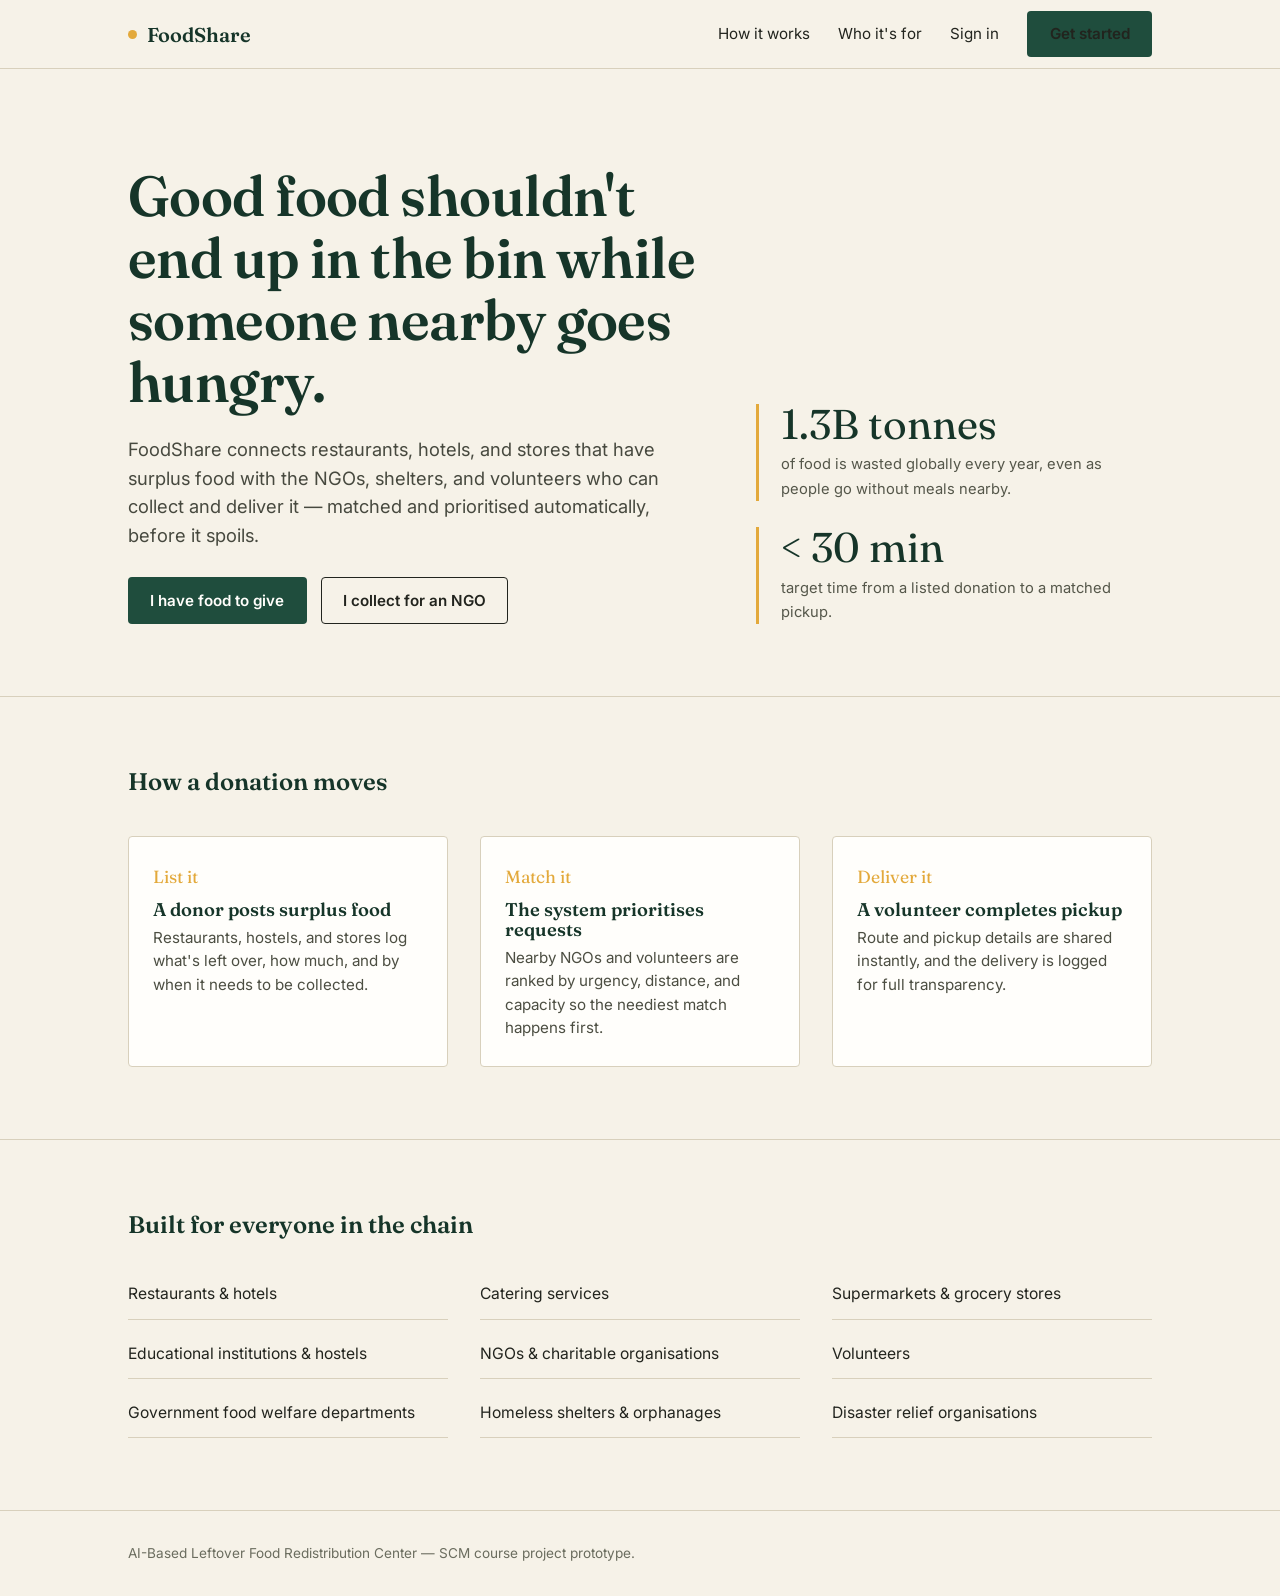
==== index.html @ 66fb0fb7 "Initial scaffold: landing page and design system (v0.1.0)" ====
<!DOCTYPE html>
<html lang="en">
<head>
<meta charset="UTF-8">
<meta name="viewport" content="width=device-width, initial-scale=1.0">
<title>FoodShare — AI-Based Leftover Food Redistribution</title>
<link rel="preconnect" href="https://fonts.googleapis.com">
<link href="https://fonts.googleapis.com/css2?family=Fraunces:wght@500;600&family=Inter:wght@400;500;600&display=swap" rel="stylesheet">
<link rel="stylesheet" href="css/style.css">
</head>
<body>

<nav class="nav">
  <div class="container">
    <a href="index.html" class="nav-brand"><span class="dot"></span>FoodShare</a>
    <div class="nav-links">
      <a href="index.html#how">How it works</a>
      <a href="index.html#who">Who it's for</a>
      <a href="login.html">Sign in</a>
      <a href="register.html" class="btn btn-primary">Get started</a>
    </div>
  </div>
</nav>

<header class="hero">
  <div class="container hero-grid">
    <div>
      <h1>Good food shouldn't end up in the bin while someone nearby goes hungry.</h1>
      <p class="lede">FoodShare connects restaurants, hotels, and stores that have surplus food with the NGOs, shelters, and volunteers who can collect and deliver it — matched and prioritised automatically, before it spoils.</p>
      <div class="hero-cta">
        <a href="register.html" class="btn btn-primary">I have food to give</a>
        <a href="register.html" class="btn btn-outline">I collect for an NGO</a>
      </div>
    </div>
    <div>
      <div class="stat-panel">
        <span class="stat">1.3B tonnes</span>
        <span class="stat-label">of food is wasted globally every year, even as people go without meals nearby.</span>
      </div>
      <div class="stat-panel">
        <span class="stat">&lt; 30 min</span>
        <span class="stat-label">target time from a listed donation to a matched pickup.</span>
      </div>
    </div>
  </div>
</header>

<section class="how" id="how">
  <div class="container">
    <h2>How a donation moves</h2>
    <div class="how-grid">
      <div class="how-card">
        <div class="idx">List it</div>
        <h3>A donor posts surplus food</h3>
        <p>Restaurants, hostels, and stores log what's left over, how much, and by when it needs to be collected.</p>
      </div>
      <div class="how-card">
        <div class="idx">Match it</div>
        <h3>The system prioritises requests</h3>
        <p>Nearby NGOs and volunteers are ranked by urgency, distance, and capacity so the neediest match happens first.</p>
      </div>
      <div class="how-card">
        <div class="idx">Deliver it</div>
        <h3>A volunteer completes pickup</h3>
        <p>Route and pickup details are shared instantly, and the delivery is logged for full transparency.</p>
      </div>
    </div>
  </div>
</section>

<section class="who" id="who">
  <div class="container">
    <h2>Built for everyone in the chain</h2>
    <ul class="who-list">
      <li>Restaurants &amp; hotels</li>
      <li>Catering services</li>
      <li>Supermarkets &amp; grocery stores</li>
      <li>Educational institutions &amp; hostels</li>
      <li>NGOs &amp; charitable organisations</li>
      <li>Volunteers</li>
      <li>Government food welfare departments</li>
      <li>Homeless shelters &amp; orphanages</li>
      <li>Disaster relief organisations</li>
    </ul>
  </div>
</section>

<footer>
  <div class="container">
    AI-Based Leftover Food Redistribution Center — SCM course project prototype.
  </div>
</footer>

</body>
</html>
---- css/style.css ----
/* ============================================
   FoodShare — Leftover Food Redistribution
   Design tokens
   ============================================ */
:root{
  --cream:        #F6F2E8;
  --forest:       #1F4D3D;
  --forest-dark:  #163529;
  --amber:        #E3A93B;
  --ink:          #22241E;
  --alert:        #D8532A;
  --line:         #D8D0BC;
  --white:        #FFFEFB;

  --serif: 'Fraunces', Georgia, 'Times New Roman', serif;
  --sans:  'Inter', -apple-system, BlinkMacSystemFont, 'Segoe UI', sans-serif;

  --radius: 4px;
}

*{ box-sizing: border-box; }
html{ scroll-behavior: smooth; }

body{
  margin:0;
  background: var(--cream);
  color: var(--ink);
  font-family: var(--sans);
  font-size: 16px;
  line-height: 1.55;
  -webkit-font-smoothing: antialiased;
}

h1,h2,h3{
  font-family: var(--serif);
  font-weight: 600;
  line-height: 1.1;
  margin: 0 0 .4em 0;
  color: var(--forest-dark);
}

p{ max-width: 62ch; margin: 0 0 1em 0; }

a{ color: var(--forest); }

.container{
  max-width: 1080px;
  margin: 0 auto;
  padding: 0 28px;
}

/* -------- Nav -------- */
.nav{
  border-bottom: 1px solid var(--line);
  background: var(--cream);
  position: sticky;
  top: 0;
  z-index: 10;
}
.nav .container{
  display:flex;
  align-items:center;
  justify-content:space-between;
  height: 68px;
}
.nav-brand{
  font-family: var(--serif);
  font-weight: 600;
  font-size: 1.25rem;
  color: var(--forest-dark);
  text-decoration:none;
  display:flex;
  align-items:center;
  gap:.5em;
}
.nav-brand .dot{
  width:9px;height:9px;border-radius:50%;
  background: var(--amber);
  display:inline-block;
}
.nav-links{
  display:flex;
  gap: 28px;
  align-items:center;
}
.nav-links a{
  text-decoration:none;
  color: var(--ink);
  font-size: .95rem;
}
.nav-links a:hover{ color: var(--forest); }

.btn{
  display:inline-block;
  padding: .7em 1.4em;
  border-radius: var(--radius);
  text-decoration:none;
  font-family: var(--sans);
  font-size: .95rem;
  font-weight: 600;
  border: 1px solid transparent;
  cursor:pointer;
  transition: transform .12s ease, background .15s ease;
}
.btn:active{ transform: translateY(1px); }
.btn-primary{
  background: var(--forest);
  color: var(--white);
}
.btn-primary:hover{ background: var(--forest-dark); }
.btn-outline{
  background: transparent;
  border-color: var(--ink);
  color: var(--ink);
}
.btn-outline:hover{ background: var(--ink); color: var(--white); }
.btn-block{ width:100%; text-align:center; }

/* -------- Hero -------- */
.hero{
  padding: 96px 0 72px;
  border-bottom: 1px solid var(--line);
}
.hero-grid{
  display:grid;
  grid-template-columns: 1.3fr .9fr;
  gap: 56px;
  align-items: end;
}
.hero h1{
  font-size: clamp(2.4rem, 4.4vw, 3.6rem);
  letter-spacing: -0.01em;
}
.hero .lede{
  font-size: 1.15rem;
  color: #47493f;
}
.hero-cta{
  display:flex;
  gap: 14px;
  margin-top: 28px;
}
.stat-panel{
  border-left: 3px solid var(--amber);
  padding-left: 22px;
}
.stat-panel .stat{
  font-family: var(--serif);
  font-size: 2.6rem;
  color: var(--forest-dark);
  display:block;
  line-height:1;
  margin-bottom: 6px;
}
.stat-panel .stat-label{
  font-size: .92rem;
  color: #55574a;
}
.stat-panel + .stat-panel{ margin-top: 26px; }

/* -------- How it works -------- */
.how{
  padding: 72px 0;
  border-bottom: 1px solid var(--line);
}
.how-grid{
  display:grid;
  grid-template-columns: repeat(3, 1fr);
  gap: 32px;
  margin-top: 40px;
}
.how-card{
  background: var(--white);
  border: 1px solid var(--line);
  border-radius: var(--radius);
  padding: 26px 24px;
}
.how-card .idx{
  font-family: var(--serif);
  color: var(--amber);
  font-size: 1.1rem;
  margin-bottom: 10px;
}
.how-card h3{ font-size: 1.15rem; margin-bottom: .3em; }
.how-card p{ font-size: .95rem; color: #4c4e42; margin-bottom:0; }

/* -------- Who it's for -------- */
.who{ padding: 72px 0; }
.who-list{
  list-style:none;
  padding:0;
  margin: 32px 0 0 0;
  display:grid;
  grid-template-columns: repeat(3, 1fr);
  gap: 10px 32px;
}
.who-list li{
  padding: 12px 0;
  border-bottom: 1px solid var(--line);
  font-size: .98rem;
}

footer{
  border-top: 1px solid var(--line);
  padding: 32px 0;
  font-size: .85rem;
  color: #6b6d5f;
}

/* -------- Forms (register / login / donate) -------- */
.form-shell{
  min-height: calc(100vh - 69px);
  display:flex;
  align-items:center;
  justify-content:center;
  padding: 48px 20px;
}
.form-card{
  width: 100%;
  max-width: 460px;
  background: var(--white);
  border: 1px solid var(--line);
  border-radius: var(--radius);
  padding: 40px 38px;
}
.form-card.wide{ max-width: 640px; }
.form-card h1{ font-size: 1.7rem; margin-bottom: .25em; }
.form-card .sub{
  color: #5c5e50;
  font-size: .95rem;
  margin-bottom: 28px;
}
.field{ margin-bottom: 18px; }
.field label{
  display:block;
  font-size: .85rem;
  font-weight: 600;
  margin-bottom: 6px;
  color: var(--forest-dark);
}
.field input,
.field select,
.field textarea{
  width:100%;
  padding: .68em .8em;
  border: 1px solid var(--line);
  border-radius: var(--radius);
  font-family: var(--sans);
  font-size: .95rem;
  background: var(--cream);
  color: var(--ink);
}
.field input:focus,
.field select:focus,
.field textarea:focus{
  outline: 2px solid var(--forest);
  outline-offset: 1px;
  background: var(--white);
}
.field-row{
  display:grid;
  grid-template-columns: 1fr 1fr;
  gap: 14px;
}
.role-group{
  display:flex;
  gap: 10px;
}
.role-opt{
  flex:1;
  text-align:center;
  border: 1px solid var(--line);
  border-radius: var(--radius);
  padding: .6em .4em;
  font-size: .85rem;
  cursor:pointer;
  background: var(--cream);
}
.role-opt input{ display:none; }
.role-opt.active{
  border-color: var(--forest);
  background: var(--forest);
  color: var(--white);
}
.form-foot{
  margin-top: 20px;
  font-size: .9rem;
  color: #5c5e50;
  text-align:center;
}
.msg{
  font-size: .88rem;
  padding: .7em .9em;
  border-radius: var(--radius);
  margin-bottom: 18px;
  display:none;
}
.msg.show{ display:block; }
.msg.error{ background: #FBE7DF; color: var(--alert); border: 1px solid #F0BDA9; }
.msg.success{ background: #E4EFE6; color: var(--forest-dark); border: 1px solid #BFDAC5; }

/* -------- Dashboard -------- */
.dash-top{
  border-bottom: 1px solid var(--line);
  padding: 26px 0;
}
.dash-top .container{
  display:flex;
  justify-content:space-between;
  align-items:center;
}
.dash-top .who-badge{
  font-size: .82rem;
  background: var(--forest);
  color: var(--white);
  padding: .3em .8em;
  border-radius: 20px;
}
.dash-wrap{ padding: 36px 0 72px; }
.dash-filters{
  display:flex;
  gap: 12px;
  margin-bottom: 22px;
  flex-wrap: wrap;
}
.dash-filters select, .dash-filters input{
  padding: .55em .8em;
  border: 1px solid var(--line);
  border-radius: var(--radius);
  background: var(--white);
  font-family: var(--sans);
  font-size: .88rem;
}
table.listing{
  width:100%;
  border-collapse: collapse;
  background: var(--white);
  border: 1px solid var(--line);
}
table.listing th, table.listing td{
  text-align:left;
  padding: 14px 16px;
  font-size: .9rem;
  border-bottom: 1px solid var(--line);
}
table.listing th{
  font-size: .78rem;
  text-transform: none;
  color: #5c5e50;
  font-weight: 600;
  background: var(--cream);
}
tr.urgent td.status{ color: var(--alert); font-weight:600; }
tr.ok td.status{ color: var(--forest); font-weight:600; }
.empty-state{
  padding: 60px 20px;
  text-align:center;
  color: #6b6d5f;
  border: 1px dashed var(--line);
  background: var(--white);
}

@media (max-width: 760px){
  .hero-grid{ grid-template-columns: 1fr; }
  .how-grid{ grid-template-columns: 1fr; }
  .who-list{ grid-template-columns: 1fr; }
  .field-row{ grid-template-columns: 1fr; }
  .nav-links{ display:none; }
}
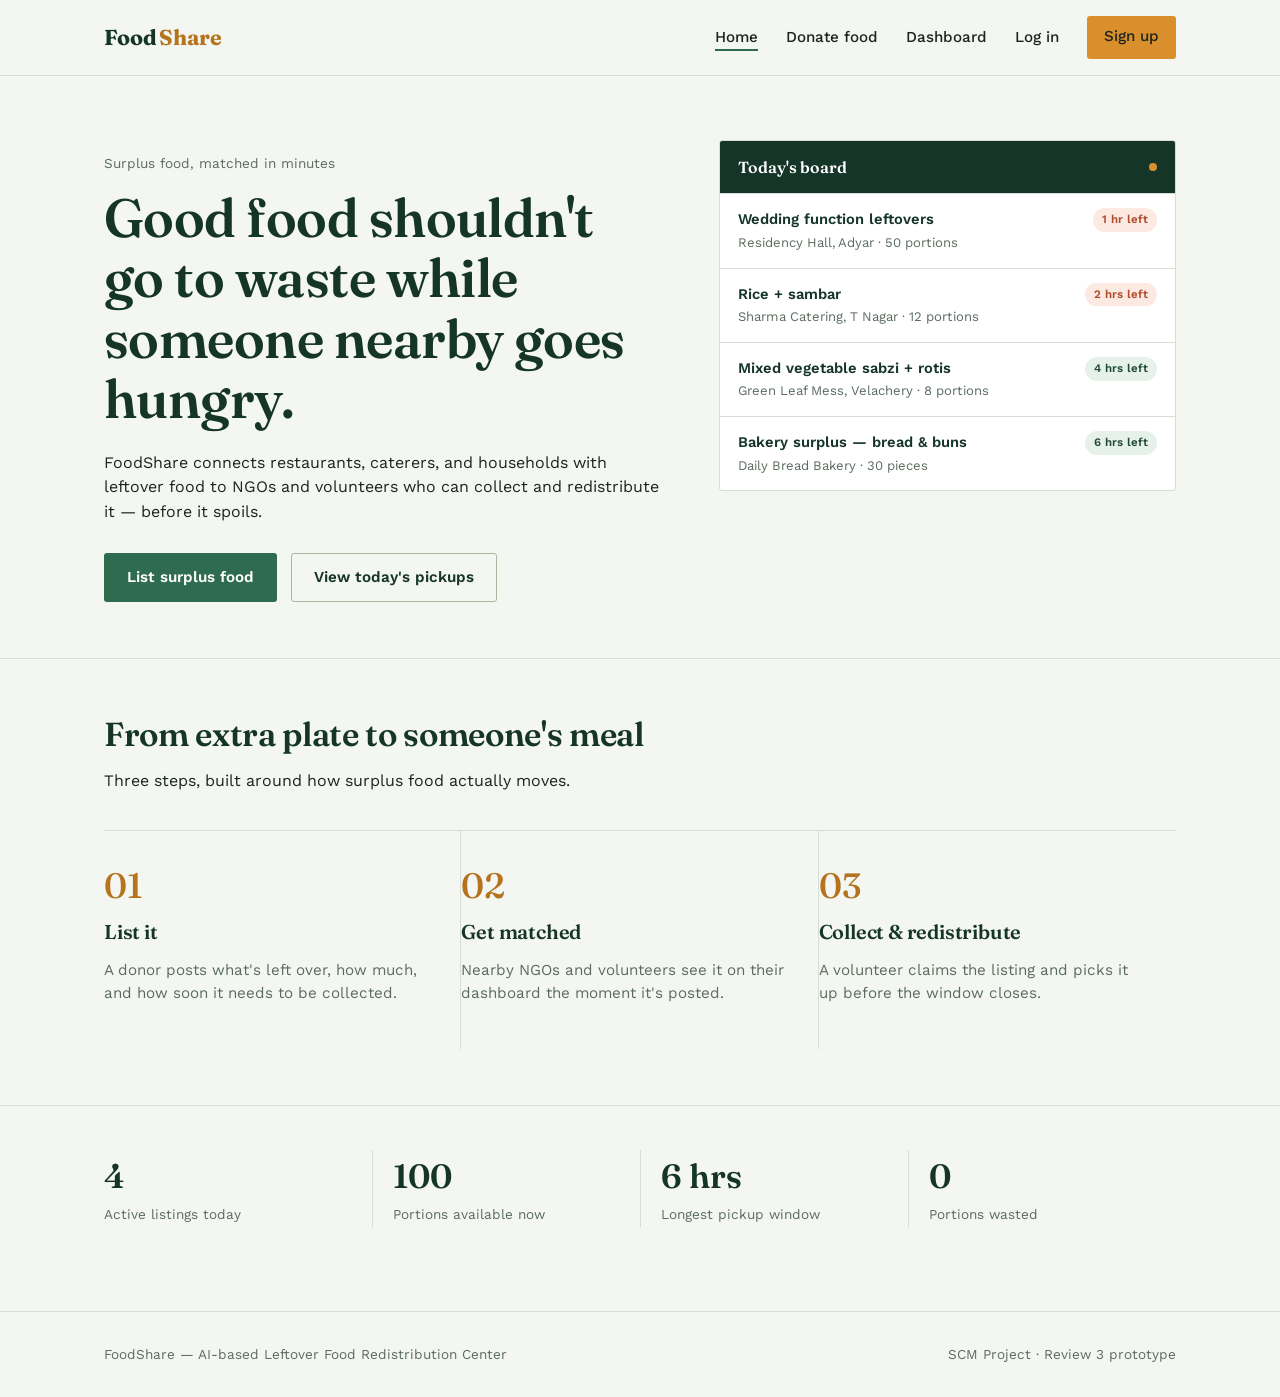
==== commit 9bac9c31: "Redesign frontend: pine/turmeric visual identity" ====
--- a/index.html
+++ b/index.html
@@ -1,95 +1,116 @@
-<!DOCTYPE html>
+<!doctype html>
 <html lang="en">
 <head>
 <meta charset="UTF-8">
 <meta name="viewport" content="width=device-width, initial-scale=1.0">
-<title>FoodShare — AI-Based Leftover Food Redistribution</title>
-<link rel="preconnect" href="https://fonts.googleapis.com">
-<link href="https://fonts.googleapis.com/css2?family=Fraunces:wght@500;600&family=Inter:wght@400;500;600&display=swap" rel="stylesheet">
+<title>FoodShare — Move surplus food before it's wasted</title>
 <link rel="stylesheet" href="css/style.css">
 </head>
 <body>
 
 <nav class="nav">
-  <div class="container">
-    <a href="index.html" class="nav-brand"><span class="dot"></span>FoodShare</a>
-    <div class="nav-links">
-      <a href="index.html#how">How it works</a>
-      <a href="index.html#who">Who it's for</a>
-      <a href="login.html">Sign in</a>
-      <a href="register.html" class="btn btn-primary">Get started</a>
-    </div>
+  <div class="nav-inner">
+    <a href="index.html" class="brand">Food<span>Share</span></a>
+    <ul class="nav-links">
+      <li><a href="index.html" class="active">Home</a></li>
+      <li><a href="donate.html">Donate food</a></li>
+      <li><a href="dashboard.html">Dashboard</a></li>
+      <li data-auth="out"><a href="login.html">Log in</a></li>
+      <li data-auth="out"><a href="register.html" class="btn btn-accent" style="padding:8px 16px;">Sign up</a></li>
+      <li data-auth="in" class="hidden"><a href="#" data-action="logout">Log out</a></li>
+    </ul>
   </div>
 </nav>
 
 <header class="hero">
   <div class="container hero-grid">
     <div>
-      <h1>Good food shouldn't end up in the bin while someone nearby goes hungry.</h1>
-      <p class="lede">FoodShare connects restaurants, hotels, and stores that have surplus food with the NGOs, shelters, and volunteers who can collect and deliver it — matched and prioritised automatically, before it spoils.</p>
+      <p class="eyebrow">Surplus food, matched in minutes</p>
+      <h1>Good food shouldn't go to waste while someone nearby goes hungry.</h1>
+      <p>FoodShare connects restaurants, caterers, and households with leftover food to NGOs and volunteers who can collect and redistribute it — before it spoils.</p>
       <div class="hero-cta">
-        <a href="register.html" class="btn btn-primary">I have food to give</a>
-        <a href="register.html" class="btn btn-outline">I collect for an NGO</a>
+        <a href="donate.html" class="btn btn-primary">List surplus food</a>
+        <a href="dashboard.html" class="btn btn-ghost">View today's pickups</a>
       </div>
     </div>
-    <div>
-      <div class="stat-panel">
-        <span class="stat">1.3B tonnes</span>
-        <span class="stat-label">of food is wasted globally every year, even as people go without meals nearby.</span>
+
+    <div class="board">
+      <div class="board-head">
+        <strong>Today's board</strong>
+        <span class="pulse" aria-hidden="true"></span>
       </div>
-      <div class="stat-panel">
-        <span class="stat">&lt; 30 min</span>
-        <span class="stat-label">target time from a listed donation to a matched pickup.</span>
+      <div class="board-row">
+        <div>
+          <div class="food-name" style="font-weight:600;">Wedding function leftovers</div>
+          <div class="meta">Residency Hall, Adyar · 50 portions</div>
+        </div>
+        <span class="tag tag-urgent">1 hr left</span>
+      </div>
+      <div class="board-row">
+        <div>
+          <div class="food-name" style="font-weight:600;">Rice + sambar</div>
+          <div class="meta">Sharma Catering, T Nagar · 12 portions</div>
+        </div>
+        <span class="tag tag-urgent">2 hrs left</span>
+      </div>
+      <div class="board-row">
+        <div>
+          <div class="food-name" style="font-weight:600;">Mixed vegetable sabzi + rotis</div>
+          <div class="meta">Green Leaf Mess, Velachery · 8 portions</div>
+        </div>
+        <span class="tag tag-open">4 hrs left</span>
+      </div>
+      <div class="board-row">
+        <div>
+          <div class="food-name" style="font-weight:600;">Bakery surplus — bread & buns</div>
+          <div class="meta">Daily Bread Bakery · 30 pieces</div>
+        </div>
+        <span class="tag tag-open">6 hrs left</span>
       </div>
     </div>
   </div>
 </header>
 
-<section class="how" id="how">
+<section class="steps">
   <div class="container">
-    <h2>How a donation moves</h2>
-    <div class="how-grid">
-      <div class="how-card">
-        <div class="idx">List it</div>
-        <h3>A donor posts surplus food</h3>
-        <p>Restaurants, hostels, and stores log what's left over, how much, and by when it needs to be collected.</p>
+    <h2>From extra plate to someone's meal</h2>
+    <p>Three steps, built around how surplus food actually moves.</p>
+    <div class="steps-grid">
+      <div class="step">
+        <span class="step-num">01</span>
+        <h3>List it</h3>
+        <p>A donor posts what's left over, how much, and how soon it needs to be collected.</p>
       </div>
-      <div class="how-card">
-        <div class="idx">Match it</div>
-        <h3>The system prioritises requests</h3>
-        <p>Nearby NGOs and volunteers are ranked by urgency, distance, and capacity so the neediest match happens first.</p>
+      <div class="step">
+        <span class="step-num">02</span>
+        <h3>Get matched</h3>
+        <p>Nearby NGOs and volunteers see it on their dashboard the moment it's posted.</p>
       </div>
-      <div class="how-card">
-        <div class="idx">Deliver it</div>
-        <h3>A volunteer completes pickup</h3>
-        <p>Route and pickup details are shared instantly, and the delivery is logged for full transparency.</p>
+      <div class="step">
+        <span class="step-num">03</span>
+        <h3>Collect & redistribute</h3>
+        <p>A volunteer claims the listing and picks it up before the window closes.</p>
       </div>
     </div>
   </div>
 </section>
 
-<section class="who" id="who">
-  <div class="container">
-    <h2>Built for everyone in the chain</h2>
-    <ul class="who-list">
-      <li>Restaurants &amp; hotels</li>
-      <li>Catering services</li>
-      <li>Supermarkets &amp; grocery stores</li>
-      <li>Educational institutions &amp; hostels</li>
-      <li>NGOs &amp; charitable organisations</li>
-      <li>Volunteers</li>
-      <li>Government food welfare departments</li>
-      <li>Homeless shelters &amp; orphanages</li>
-      <li>Disaster relief organisations</li>
-    </ul>
+<section class="container">
+  <div class="stats">
+    <div class="stat"><span class="num">4</span><span class="label">Active listings today</span></div>
+    <div class="stat"><span class="num">100</span><span class="label">Portions available now</span></div>
+    <div class="stat"><span class="num">6 hrs</span><span class="label">Longest pickup window</span></div>
+    <div class="stat"><span class="num">0</span><span class="label">Portions wasted</span></div>
   </div>
 </section>
 
 <footer>
-  <div class="container">
-    AI-Based Leftover Food Redistribution Center — SCM course project prototype.
+  <div class="container footer-row">
+    <span>FoodShare — AI-based Leftover Food Redistribution Center</span>
+    <span>SCM Project · Review 3 prototype</span>
   </div>
 </footer>
 
+<script src="js/app.js"></script>
 </body>
 </html>
--- a/css/style.css
+++ b/css/style.css
@@ -1,369 +1,445 @@
-/* ============================================
-   FoodShare — Leftover Food Redistribution
-   Design tokens
-   ============================================ */
-:root{
-  --cream:        #F6F2E8;
-  --forest:       #1F4D3D;
-  --forest-dark:  #163529;
-  --amber:        #E3A93B;
-  --ink:          #22241E;
-  --alert:        #D8532A;
-  --line:         #D8D0BC;
-  --white:        #FFFEFB;
-
-  --serif: 'Fraunces', Georgia, 'Times New Roman', serif;
-  --sans:  'Inter', -apple-system, BlinkMacSystemFont, 'Segoe UI', sans-serif;
-
-  --radius: 4px;
-}
-
-*{ box-sizing: border-box; }
-html{ scroll-behavior: smooth; }
-
-body{
-  margin:0;
-  background: var(--cream);
-  color: var(--ink);
-  font-family: var(--sans);
+/* FoodShare — design system
+   Pine + leaf + turmeric. Ledger-style dividers instead of card shadows.
+   Fraunces (display) / Work Sans (body + UI). */
+
+@import url('https://fonts.googleapis.com/css2?family=Fraunces:ital,opsz,wght@0,9..144,400;0,9..144,500;0,9..144,600;0,9..144,700;1,9..144,500&family=Work+Sans:wght@400;500;600;700&display=swap');
+
+:root {
+  --ink: #163529;
+  --ink-text: #1a2420;
+  --leaf: #2f6b4f;
+  --leaf-dark: #214b37;
+  --turmeric: #d98f2b;
+  --turmeric-dark: #b5731e;
+  --rust: #b04a2a;
+  --paper: #f3f6f1;
+  --paper-raised: #ffffff;
+  --line: #d8ded4;
+  --line-strong: #a9b6a1;
+  --muted: #5b6b5f;
+  --radius: 3px;
+}
+
+* { box-sizing: border-box; }
+html { scroll-behavior: smooth; }
+
+body {
+  margin: 0;
+  background: var(--paper);
+  color: var(--ink-text);
+  font-family: 'Work Sans', sans-serif;
   font-size: 16px;
   line-height: 1.55;
   -webkit-font-smoothing: antialiased;
 }
 
-h1,h2,h3{
-  font-family: var(--serif);
-  font-weight: 600;
-  line-height: 1.1;
-  margin: 0 0 .4em 0;
-  color: var(--forest-dark);
-}
-
-p{ max-width: 62ch; margin: 0 0 1em 0; }
-
-a{ color: var(--forest); }
-
-.container{
-  max-width: 1080px;
+h1, h2, h3, .display {
+  font-family: 'Fraunces', serif;
+  font-weight: 600;
+  color: var(--ink);
+  line-height: 1.12;
+  margin: 0 0 0.4em;
+  letter-spacing: -0.01em;
+}
+h1 { font-size: clamp(2.2rem, 4.2vw, 3.6rem); }
+h2 { font-size: clamp(1.6rem, 2.6vw, 2.2rem); }
+h3 { font-size: 1.25rem; font-weight: 600; }
+
+p { max-width: 62ch; color: var(--ink-text); }
+a { color: var(--leaf-dark); }
+
+:focus-visible {
+  outline: 2px solid var(--turmeric-dark);
+  outline-offset: 2px;
+}
+
+.container {
+  max-width: 1120px;
   margin: 0 auto;
-  padding: 0 28px;
-}
-
-/* -------- Nav -------- */
-.nav{
-  border-bottom: 1px solid var(--line);
-  background: var(--cream);
+  padding: 0 24px;
+}
+
+/* ---------- Top nav ---------- */
+.nav {
+  border-bottom: 1px solid var(--line);
+  background: var(--paper);
   position: sticky;
   top: 0;
   z-index: 10;
 }
-.nav .container{
-  display:flex;
-  align-items:center;
-  justify-content:space-between;
-  height: 68px;
-}
-.nav-brand{
-  font-family: var(--serif);
-  font-weight: 600;
+.nav-inner {
+  display: flex;
+  align-items: center;
+  justify-content: space-between;
+  padding: 16px 24px;
+  max-width: 1120px;
+  margin: 0 auto;
+}
+.brand {
+  font-family: 'Fraunces', serif;
+  font-weight: 700;
+  font-size: 1.35rem;
+  color: var(--ink);
+  text-decoration: none;
+  display: flex;
+  align-items: baseline;
+  gap: 2px;
+}
+.brand span { color: var(--turmeric-dark); }
+.nav-links {
+  display: flex;
+  gap: 28px;
+  align-items: center;
+  list-style: none;
+  margin: 0;
+  padding: 0;
+}
+.nav-links a {
+  text-decoration: none;
+  color: var(--ink-text);
+  font-size: 0.95rem;
+  font-weight: 500;
+  border-bottom: 2px solid transparent;
+  padding-bottom: 3px;
+  transition: border-color 0.15s ease;
+}
+.nav-links a:hover { border-color: var(--turmeric); }
+.nav-links a.active { border-color: var(--leaf); }
+
+/* ---------- Buttons ---------- */
+.btn {
+  display: inline-flex;
+  align-items: center;
+  gap: 8px;
+  font-family: 'Work Sans', sans-serif;
+  font-weight: 600;
+  font-size: 0.95rem;
+  padding: 12px 22px;
+  border-radius: var(--radius);
+  border: 1px solid transparent;
+  cursor: pointer;
+  text-decoration: none;
+  transition: transform 0.12s ease, background 0.15s ease;
+}
+.btn:active { transform: translateY(1px); }
+.btn-primary { background: var(--leaf); color: #fff; }
+.btn-primary:hover { background: var(--leaf-dark); }
+.btn-ghost { background: transparent; color: var(--ink); border-color: var(--line-strong); }
+.btn-ghost:hover { border-color: var(--ink); }
+.btn-accent { background: var(--turmeric); color: var(--ink); }
+.btn-accent:hover { background: var(--turmeric-dark); color: #fff; }
+.btn-block { width: 100%; justify-content: center; }
+
+/* ---------- Hero ---------- */
+.hero {
+  padding: 64px 0 56px;
+  border-bottom: 1px solid var(--line);
+}
+.hero-grid {
+  display: grid;
+  grid-template-columns: 1.1fr 0.9fr;
+  gap: 56px;
+  align-items: start;
+}
+.eyebrow {
+  font-size: 0.85rem;
+  color: var(--muted);
+  margin-bottom: 14px;
+}
+.hero-cta { display: flex; gap: 14px; margin-top: 28px; flex-wrap: wrap; }
+
+/* Live board card — the hero's visual anchor */
+.board {
+  background: var(--paper-raised);
+  border: 1px solid var(--line);
+  border-radius: var(--radius);
+  overflow: hidden;
+}
+.board-head {
+  display: flex;
+  align-items: center;
+  justify-content: space-between;
+  padding: 14px 18px;
+  border-bottom: 1px solid var(--line);
+  background: var(--ink);
+  color: #fff;
+}
+.board-head strong { font-family: 'Fraunces', serif; font-weight: 600; }
+.pulse {
+  width: 8px; height: 8px; border-radius: 50%;
+  background: var(--turmeric);
+  box-shadow: 0 0 0 0 rgba(217,143,43,0.6);
+  animation: pulse 2.2s infinite;
+}
+@keyframes pulse {
+  0% { box-shadow: 0 0 0 0 rgba(217,143,43,0.55); }
+  70% { box-shadow: 0 0 0 8px rgba(217,143,43,0); }
+  100% { box-shadow: 0 0 0 0 rgba(217,143,43,0); }
+}
+.board-row {
+  display: flex;
+  justify-content: space-between;
+  gap: 16px;
+  padding: 14px 18px;
+  border-bottom: 1px solid var(--line);
+  font-size: 0.92rem;
+}
+.board-row:last-child { border-bottom: none; }
+.board-row .meta { color: var(--muted); font-size: 0.82rem; margin-top: 2px; }
+.tag {
+  font-size: 0.72rem;
+  font-weight: 600;
+  padding: 3px 9px;
+  border-radius: 20px;
+  white-space: nowrap;
+  height: fit-content;
+}
+.tag-open { background: #e6f1ea; color: var(--leaf-dark); }
+.tag-urgent { background: #fbe9e2; color: var(--rust); }
+
+/* ---------- Steps (genuine sequence: list -> match -> pickup) ---------- */
+.steps {
+  padding: 56px 0;
+  border-bottom: 1px solid var(--line);
+}
+.steps-grid {
+  display: grid;
+  grid-template-columns: repeat(3, 1fr);
+  gap: 0;
+  margin-top: 36px;
+  border-top: 1px solid var(--line);
+}
+.step {
+  padding: 28px 28px 28px 0;
+  border-right: 1px solid var(--line);
+}
+.step:last-child { border-right: none; }
+.step-num {
+  font-family: 'Fraunces', serif;
+  font-size: 2.2rem;
+  color: var(--turmeric-dark);
+  font-weight: 500;
+  display: block;
+  margin-bottom: 8px;
+}
+.step p { font-size: 0.95rem; color: var(--muted); }
+
+/* ---------- Stats strip ---------- */
+.stats {
+  display: grid;
+  grid-template-columns: repeat(4, 1fr);
+  padding: 44px 0;
+}
+.stat { border-left: 1px solid var(--line); padding-left: 20px; }
+.stat:first-child { border-left: none; padding-left: 0; }
+.stat .num {
+  font-family: 'Fraunces', serif;
+  font-size: 2.1rem;
+  font-weight: 600;
+  color: var(--ink);
+  display: block;
+}
+.stat .label { color: var(--muted); font-size: 0.85rem; }
+
+/* ---------- Auth pages ---------- */
+.auth-wrap {
+  min-height: calc(100vh - 68px);
+  display: grid;
+  grid-template-columns: 1fr 1fr;
+}
+.auth-side {
+  background: var(--ink);
+  color: #f3f6f1;
+  padding: 64px 56px;
+  display: flex;
+  flex-direction: column;
+  justify-content: space-between;
+}
+.auth-side h2 { color: #fff; }
+.auth-side .quote {
+  font-family: 'Fraunces', serif;
+  font-style: italic;
   font-size: 1.25rem;
-  color: var(--forest-dark);
-  text-decoration:none;
-  display:flex;
-  align-items:center;
-  gap:.5em;
-}
-.nav-brand .dot{
-  width:9px;height:9px;border-radius:50%;
-  background: var(--amber);
-  display:inline-block;
-}
-.nav-links{
-  display:flex;
-  gap: 28px;
-  align-items:center;
-}
-.nav-links a{
-  text-decoration:none;
+  line-height: 1.5;
+  max-width: 34ch;
+  color: #dce7df;
+}
+.auth-side .quote cite {
+  display: block;
+  font-style: normal;
+  font-size: 0.85rem;
+  margin-top: 12px;
+  color: var(--turmeric);
+}
+.auth-form-area {
+  padding: 64px 56px;
+  display: flex;
+  align-items: center;
+  justify-content: center;
+}
+.form-card { width: 100%; max-width: 400px; }
+.field { margin-bottom: 18px; }
+.field label {
+  display: block;
+  font-size: 0.85rem;
+  font-weight: 600;
+  margin-bottom: 6px;
   color: var(--ink);
-  font-size: .95rem;
-}
-.nav-links a:hover{ color: var(--forest); }
-
-.btn{
-  display:inline-block;
-  padding: .7em 1.4em;
-  border-radius: var(--radius);
-  text-decoration:none;
-  font-family: var(--sans);
-  font-size: .95rem;
-  font-weight: 600;
-  border: 1px solid transparent;
-  cursor:pointer;
-  transition: transform .12s ease, background .15s ease;
-}
-.btn:active{ transform: translateY(1px); }
-.btn-primary{
-  background: var(--forest);
-  color: var(--white);
-}
-.btn-primary:hover{ background: var(--forest-dark); }
-.btn-outline{
+}
+.field input, .field select, .field textarea {
+  width: 100%;
+  padding: 11px 13px;
+  border: 1px solid var(--line-strong);
+  border-radius: var(--radius);
+  font-family: 'Work Sans', sans-serif;
+  font-size: 0.95rem;
+  background: var(--paper-raised);
+  color: var(--ink-text);
+}
+.field input:focus, .field select:focus, .field textarea:focus {
+  outline: none;
+  border-color: var(--leaf);
+}
+.field textarea { resize: vertical; min-height: 90px; }
+.form-foot {
+  margin-top: 18px;
+  font-size: 0.88rem;
+  color: var(--muted);
+}
+.form-foot a { font-weight: 600; }
+.alert {
+  padding: 10px 14px;
+  border-radius: var(--radius);
+  font-size: 0.88rem;
+  margin-bottom: 16px;
+  border: 1px solid;
+}
+.alert-ok { background: #e6f1ea; border-color: var(--leaf); color: var(--leaf-dark); }
+.alert-err { background: #fbe9e2; border-color: var(--rust); color: var(--rust); }
+.hidden { display: none !important; }
+
+/* ---------- Donate page ---------- */
+.page-head {
+  padding: 48px 0 32px;
+  border-bottom: 1px solid var(--line);
+}
+.page-wrap { padding: 44px 0 80px; }
+.donate-grid {
+  display: grid;
+  grid-template-columns: 1fr 380px;
+  gap: 48px;
+  margin-top: 8px;
+}
+.panel {
+  background: var(--paper-raised);
+  border: 1px solid var(--line);
+  border-radius: var(--radius);
+  padding: 28px;
+}
+.panel h3 { margin-bottom: 18px; }
+.row-2 { display: grid; grid-template-columns: 1fr 1fr; gap: 16px; }
+.summary-list { list-style: none; margin: 0; padding: 0; }
+.summary-list li {
+  display: flex;
+  justify-content: space-between;
+  padding: 10px 0;
+  border-bottom: 1px solid var(--line);
+  font-size: 0.88rem;
+}
+.summary-list li:last-child { border: none; }
+
+/* ---------- Dashboard ---------- */
+.dash-head {
+  display: flex;
+  justify-content: space-between;
+  align-items: flex-end;
+  padding: 40px 0 24px;
+  border-bottom: 1px solid var(--line);
+}
+.dash-stats {
+  display: grid;
+  grid-template-columns: repeat(3, 1fr);
+  gap: 1px;
+  background: var(--line);
+  border: 1px solid var(--line);
+  margin: 28px 0;
+}
+.dash-stat {
+  background: var(--paper-raised);
+  padding: 20px 22px;
+}
+.dash-stat .num { font-family: 'Fraunces', serif; font-size: 1.9rem; color: var(--ink); display: block; }
+.dash-stat .label { font-size: 0.82rem; color: var(--muted); }
+
+.listing-table { width: 100%; border-collapse: collapse; margin-top: 8px; }
+.listing-table th {
+  text-align: left;
+  font-size: 0.78rem;
+  text-transform: none;
+  color: var(--muted);
+  font-weight: 600;
+  padding: 10px 14px;
+  border-bottom: 1px solid var(--line-strong);
+}
+.listing-table td {
+  padding: 14px;
+  border-bottom: 1px solid var(--line);
+  font-size: 0.9rem;
+  vertical-align: top;
+}
+.listing-table tr:last-child td { border-bottom: none; }
+.food-name { font-weight: 600; color: var(--ink); }
+.claim-btn {
+  font-size: 0.8rem;
+  padding: 7px 14px;
+  border-radius: var(--radius);
+  border: 1px solid var(--leaf);
+  color: var(--leaf-dark);
   background: transparent;
-  border-color: var(--ink);
-  color: var(--ink);
-}
-.btn-outline:hover{ background: var(--ink); color: var(--white); }
-.btn-block{ width:100%; text-align:center; }
-
-/* -------- Hero -------- */
-.hero{
-  padding: 96px 0 72px;
-  border-bottom: 1px solid var(--line);
-}
-.hero-grid{
-  display:grid;
-  grid-template-columns: 1.3fr .9fr;
-  gap: 56px;
-  align-items: end;
-}
-.hero h1{
-  font-size: clamp(2.4rem, 4.4vw, 3.6rem);
-  letter-spacing: -0.01em;
-}
-.hero .lede{
-  font-size: 1.15rem;
-  color: #47493f;
-}
-.hero-cta{
-  display:flex;
-  gap: 14px;
-  margin-top: 28px;
-}
-.stat-panel{
-  border-left: 3px solid var(--amber);
-  padding-left: 22px;
-}
-.stat-panel .stat{
-  font-family: var(--serif);
-  font-size: 2.6rem;
-  color: var(--forest-dark);
-  display:block;
-  line-height:1;
-  margin-bottom: 6px;
-}
-.stat-panel .stat-label{
-  font-size: .92rem;
-  color: #55574a;
-}
-.stat-panel + .stat-panel{ margin-top: 26px; }
-
-/* -------- How it works -------- */
-.how{
-  padding: 72px 0;
-  border-bottom: 1px solid var(--line);
-}
-.how-grid{
-  display:grid;
-  grid-template-columns: repeat(3, 1fr);
-  gap: 32px;
-  margin-top: 40px;
-}
-.how-card{
-  background: var(--white);
-  border: 1px solid var(--line);
-  border-radius: var(--radius);
-  padding: 26px 24px;
-}
-.how-card .idx{
-  font-family: var(--serif);
-  color: var(--amber);
-  font-size: 1.1rem;
-  margin-bottom: 10px;
-}
-.how-card h3{ font-size: 1.15rem; margin-bottom: .3em; }
-.how-card p{ font-size: .95rem; color: #4c4e42; margin-bottom:0; }
-
-/* -------- Who it's for -------- */
-.who{ padding: 72px 0; }
-.who-list{
-  list-style:none;
-  padding:0;
-  margin: 32px 0 0 0;
-  display:grid;
-  grid-template-columns: repeat(3, 1fr);
-  gap: 10px 32px;
-}
-.who-list li{
-  padding: 12px 0;
-  border-bottom: 1px solid var(--line);
-  font-size: .98rem;
-}
-
-footer{
+  cursor: pointer;
+  font-weight: 600;
+}
+.claim-btn:hover { background: var(--leaf); color: #fff; }
+.claim-btn[disabled] {
+  border-color: var(--line-strong);
+  color: var(--muted);
+  cursor: default;
+}
+.claim-btn[disabled]:hover { background: transparent; color: var(--muted); }
+.empty-state {
+  text-align: center;
+  padding: 48px 20px;
+  color: var(--muted);
+}
+
+/* ---------- Footer ---------- */
+footer {
   border-top: 1px solid var(--line);
   padding: 32px 0;
-  font-size: .85rem;
-  color: #6b6d5f;
-}
-
-/* -------- Forms (register / login / donate) -------- */
-.form-shell{
-  min-height: calc(100vh - 69px);
-  display:flex;
-  align-items:center;
-  justify-content:center;
-  padding: 48px 20px;
-}
-.form-card{
-  width: 100%;
-  max-width: 460px;
-  background: var(--white);
-  border: 1px solid var(--line);
-  border-radius: var(--radius);
-  padding: 40px 38px;
-}
-.form-card.wide{ max-width: 640px; }
-.form-card h1{ font-size: 1.7rem; margin-bottom: .25em; }
-.form-card .sub{
-  color: #5c5e50;
-  font-size: .95rem;
-  margin-bottom: 28px;
-}
-.field{ margin-bottom: 18px; }
-.field label{
-  display:block;
-  font-size: .85rem;
-  font-weight: 600;
-  margin-bottom: 6px;
-  color: var(--forest-dark);
-}
-.field input,
-.field select,
-.field textarea{
-  width:100%;
-  padding: .68em .8em;
-  border: 1px solid var(--line);
-  border-radius: var(--radius);
-  font-family: var(--sans);
-  font-size: .95rem;
-  background: var(--cream);
-  color: var(--ink);
-}
-.field input:focus,
-.field select:focus,
-.field textarea:focus{
-  outline: 2px solid var(--forest);
-  outline-offset: 1px;
-  background: var(--white);
-}
-.field-row{
-  display:grid;
-  grid-template-columns: 1fr 1fr;
-  gap: 14px;
-}
-.role-group{
-  display:flex;
-  gap: 10px;
-}
-.role-opt{
-  flex:1;
-  text-align:center;
-  border: 1px solid var(--line);
-  border-radius: var(--radius);
-  padding: .6em .4em;
-  font-size: .85rem;
-  cursor:pointer;
-  background: var(--cream);
-}
-.role-opt input{ display:none; }
-.role-opt.active{
-  border-color: var(--forest);
-  background: var(--forest);
-  color: var(--white);
-}
-.form-foot{
-  margin-top: 20px;
-  font-size: .9rem;
-  color: #5c5e50;
-  text-align:center;
-}
-.msg{
-  font-size: .88rem;
-  padding: .7em .9em;
-  border-radius: var(--radius);
-  margin-bottom: 18px;
-  display:none;
-}
-.msg.show{ display:block; }
-.msg.error{ background: #FBE7DF; color: var(--alert); border: 1px solid #F0BDA9; }
-.msg.success{ background: #E4EFE6; color: var(--forest-dark); border: 1px solid #BFDAC5; }
-
-/* -------- Dashboard -------- */
-.dash-top{
-  border-bottom: 1px solid var(--line);
-  padding: 26px 0;
-}
-.dash-top .container{
-  display:flex;
-  justify-content:space-between;
-  align-items:center;
-}
-.dash-top .who-badge{
-  font-size: .82rem;
-  background: var(--forest);
-  color: var(--white);
-  padding: .3em .8em;
-  border-radius: 20px;
-}
-.dash-wrap{ padding: 36px 0 72px; }
-.dash-filters{
-  display:flex;
-  gap: 12px;
-  margin-bottom: 22px;
-  flex-wrap: wrap;
-}
-.dash-filters select, .dash-filters input{
-  padding: .55em .8em;
-  border: 1px solid var(--line);
-  border-radius: var(--radius);
-  background: var(--white);
-  font-family: var(--sans);
-  font-size: .88rem;
-}
-table.listing{
-  width:100%;
-  border-collapse: collapse;
-  background: var(--white);
-  border: 1px solid var(--line);
-}
-table.listing th, table.listing td{
-  text-align:left;
-  padding: 14px 16px;
-  font-size: .9rem;
-  border-bottom: 1px solid var(--line);
-}
-table.listing th{
-  font-size: .78rem;
-  text-transform: none;
-  color: #5c5e50;
-  font-weight: 600;
-  background: var(--cream);
-}
-tr.urgent td.status{ color: var(--alert); font-weight:600; }
-tr.ok td.status{ color: var(--forest); font-weight:600; }
-.empty-state{
-  padding: 60px 20px;
-  text-align:center;
-  color: #6b6d5f;
-  border: 1px dashed var(--line);
-  background: var(--white);
-}
-
-@media (max-width: 760px){
-  .hero-grid{ grid-template-columns: 1fr; }
-  .how-grid{ grid-template-columns: 1fr; }
-  .who-list{ grid-template-columns: 1fr; }
-  .field-row{ grid-template-columns: 1fr; }
-  .nav-links{ display:none; }
-}
+  margin-top: 40px;
+}
+.footer-row {
+  display: flex;
+  justify-content: space-between;
+  align-items: center;
+  font-size: 0.85rem;
+  color: var(--muted);
+}
+
+/* ---------- Responsive ---------- */
+@media (max-width: 860px) {
+  .hero-grid, .auth-wrap, .donate-grid { grid-template-columns: 1fr; }
+  .steps-grid { grid-template-columns: 1fr; }
+  .step { border-right: none; border-bottom: 1px solid var(--line); padding: 20px 0; }
+  .stats { grid-template-columns: repeat(2, 1fr); row-gap: 24px; }
+  .stat:nth-child(3) { border-left: none; padding-left: 0; }
+  .auth-side { padding: 40px 28px; }
+  .auth-form-area { padding: 40px 28px; }
+  .nav-links { gap: 16px; }
+  .dash-stats { grid-template-columns: 1fr; }
+}
+
+@media (prefers-reduced-motion: reduce) {
+  .pulse { animation: none; }
+  html { scroll-behavior: auto; }
+}
